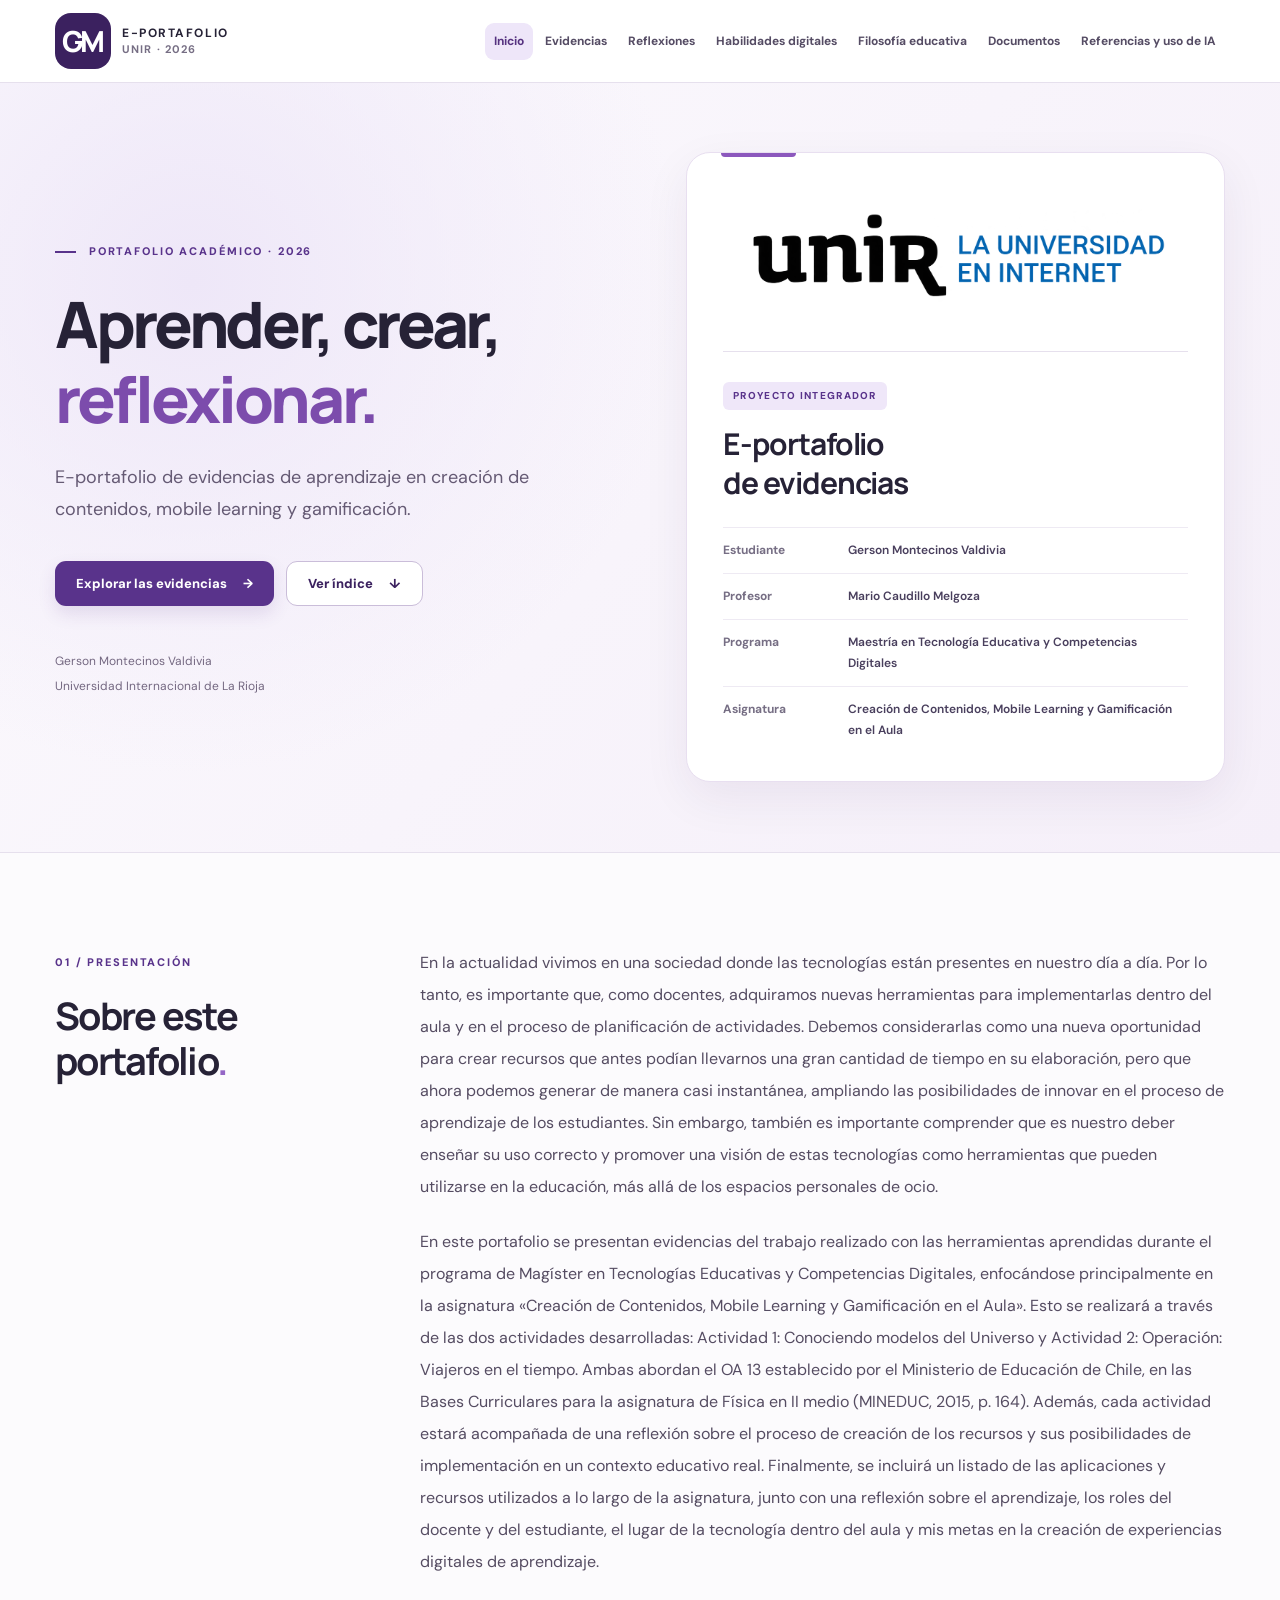
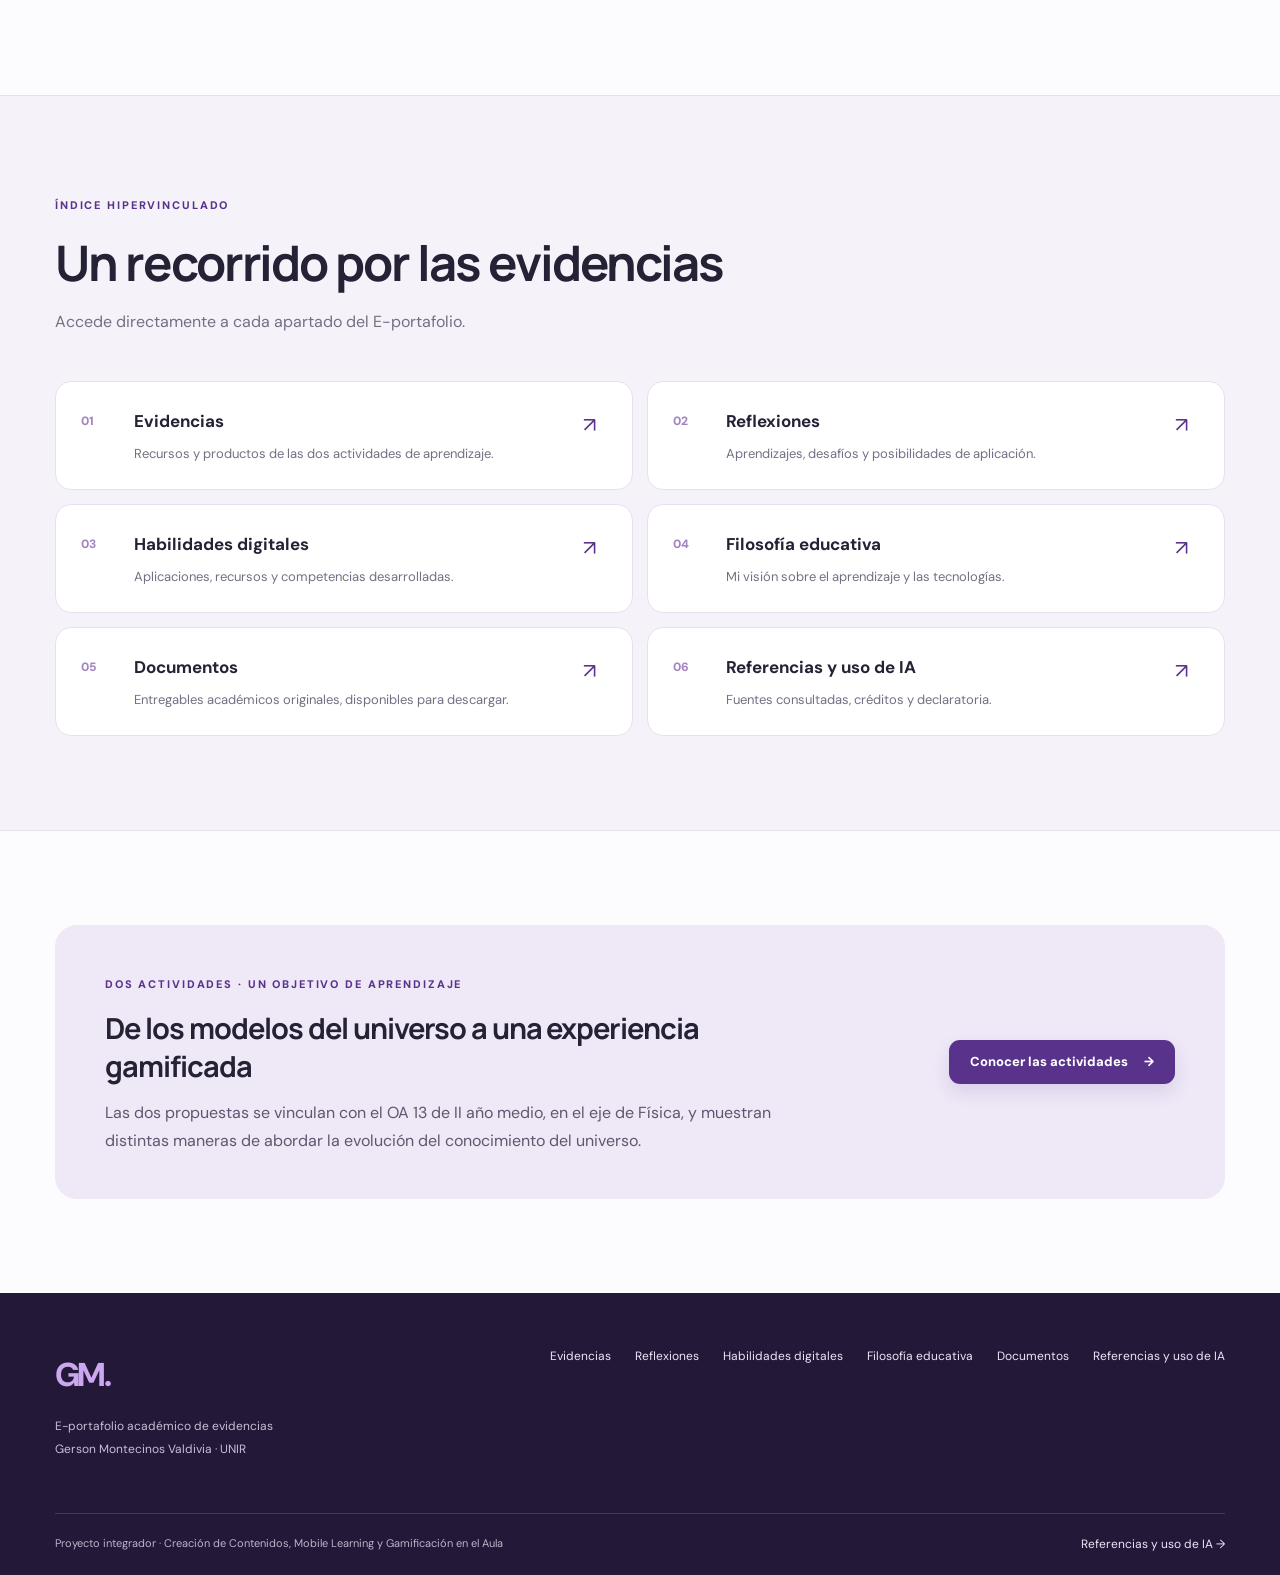
==== index.html @ cb745843 "Add files via upload" ====
<!doctype html>
<html lang="es">
<head>
  <meta charset="utf-8"><meta name="viewport" content="width=device-width, initial-scale=1">
  <meta name="color-scheme" content="light">
  <meta name="theme-color" content="#f7f5fb">
  <meta name="description" content="E-portafolio de evidencias de Gerson Montecinos Valdivia, Maestría en Tecnología Educativa y Competencias Digitales, UNIR.">
  <title>Inicio | E-portafolio · Gerson Montecinos Valdivia</title>
  <link rel="stylesheet" href="assets/estilos.css">
  <link rel="icon" href="assets/img/favicon.svg" type="image/svg+xml">
  <script defer src="assets/sitio.js"></script>
</head>
<body>
 <a class="skip-link" href="#contenido">Saltar al contenido</a>
 <header class="site-header">
  <div class="container header-inner">
   <a class="brand" href="index.html" aria-label="E-portafolio, ir a inicio"><span class="brand-mark">GM<span class="brand-dot">.</span></span><span class="brand-label"><strong>E-PORTAFOLIO</strong><small>UNIR · 2026</small></span></a>
   <button type="button" class="nav-toggle" aria-controls="principal" aria-expanded="false" aria-label="Abrir menú de navegación"><span></span><span></span><span></span></button>
   <nav id="principal" class="site-nav" aria-label="Navegación principal"><a class="nav-link is-active" href="index.html" aria-current="page">Inicio</a><a class="nav-link " href="evidencias.html" >Evidencias</a><a class="nav-link " href="reflexiones.html" >Reflexiones</a><a class="nav-link " href="habilidades.html" >Habilidades digitales</a><a class="nav-link " href="filosofia.html" >Filosofía educativa</a><a class="nav-link " href="documentos.html" >Documentos</a><a class="nav-link " href="referencias.html" >Referencias y uso de IA</a></nav>
  </div>
 </header>
 <main id="contenido">
<section class="hero"><div class="container hero-grid"><div class="hero-copy"><span class="eyebrow"><span class="eyebrow-dash"></span> PORTAFOLIO ACADÉMICO · 2026</span><h1>Aprender, crear,<br><em>reflexionar.</em></h1><p class="hero-lead">E-portafolio de evidencias de aprendizaje en creación de contenidos, mobile learning y gamificación.</p><div class="hero-actions"><a class="button button-primary" href="evidencias.html"  >Explorar las evidencias <span aria-hidden="true">→</span></a><a class="button button-outline" href="#indice"  >Ver índice <span aria-hidden="true">↓</span></a></div><div class="hero-micro"><span>Gerson Montecinos Valdivia</span><span>Universidad Internacional de La Rioja</span></div></div><aside class="hero-aside"><div class="hero-logo-wrap"><img src="assets/img/logo-unir.png" alt="Logotipo de la Universidad Internacional de La Rioja (UNIR)" width="830" height="265"></div><span class="pill-label">PROYECTO INTEGRADOR</span><h2>E-portafolio<br>de evidencias</h2><dl><div><dt>Estudiante</dt><dd>Gerson Montecinos Valdivia</dd></div><div><dt>Profesor</dt><dd>Mario Caudillo Melgoza</dd></div><div><dt>Programa</dt><dd>Maestría en Tecnología Educativa y Competencias Digitales</dd></div><div><dt>Asignatura</dt><dd>Creación de Contenidos, Mobile Learning y Gamificación en el Aula</dd></div></dl></aside></div></section>
<section class="section-pad container"><div class="split-section"><div class="side-kicker"><span class="eyebrow">01 / PRESENTACIÓN</span><h2>Sobre este<br>portafolio<span class="period">.</span></h2></div><div class="richtext"><p class="body-copy">En la actualidad vivimos en una sociedad donde las tecnologías están presentes en nuestro día a día. Por lo tanto, es importante que, como docentes, adquiramos nuevas herramientas para implementarlas dentro del aula y en el proceso de planificación de actividades. Debemos considerarlas como una nueva oportunidad para crear recursos que antes podían llevarnos una gran cantidad de tiempo en su elaboración, pero que ahora podemos generar de manera casi instantánea, ampliando las posibilidades de innovar en el proceso de aprendizaje de los estudiantes. Sin embargo, también es importante comprender que es nuestro deber enseñar su uso correcto y promover una visión de estas tecnologías como herramientas que pueden utilizarse en la educación, más allá de los espacios personales de ocio.</p><p class="body-copy">En este portafolio se presentan evidencias del trabajo realizado con las herramientas aprendidas durante el programa de Magíster en Tecnologías Educativas y Competencias Digitales, enfocándose principalmente en la asignatura «Creación de Contenidos, Mobile Learning y Gamificación en el Aula». Esto se realizará a través de las dos actividades desarrolladas: Actividad 1: Conociendo modelos del Universo y Actividad 2: Operación: Viajeros en el tiempo. Ambas abordan el OA 13 establecido por el Ministerio de Educación de Chile, en las Bases Curriculares para la asignatura de Física en II medio (MINEDUC, 2015, p. 164). Además, cada actividad estará acompañada de una reflexión sobre el proceso de creación de los recursos y sus posibilidades de implementación en un contexto educativo real. Finalmente, se incluirá un listado de las aplicaciones y recursos utilizados a lo largo de la asignatura, junto con una reflexión sobre el aprendizaje, los roles del docente y del estudiante, el lugar de la tecnología dentro del aula y mis metas en la creación de experiencias digitales de aprendizaje.</p></div></div></section>
<section id="indice" class="section-pad index-section"><div class="container"><div class="section-heading"><span class="eyebrow">ÍNDICE HIPERVINCULADO</span><h2>Un recorrido por las evidencias</h2><p>Accede directamente a cada apartado del E-portafolio.</p></div><div class="index-grid"><a class="index-tile" href="evidencias.html"><span class="index-number">01</span><div><h3>Evidencias</h3><p>Recursos y productos de las dos actividades de aprendizaje.</p></div><span class="tile-arrow" aria-hidden="true">↗</span></a><a class="index-tile" href="reflexiones.html"><span class="index-number">02</span><div><h3>Reflexiones</h3><p>Aprendizajes, desafíos y posibilidades de aplicación.</p></div><span class="tile-arrow" aria-hidden="true">↗</span></a><a class="index-tile" href="habilidades.html"><span class="index-number">03</span><div><h3>Habilidades digitales</h3><p>Aplicaciones, recursos y competencias desarrolladas.</p></div><span class="tile-arrow" aria-hidden="true">↗</span></a><a class="index-tile" href="filosofia.html"><span class="index-number">04</span><div><h3>Filosofía educativa</h3><p>Mi visión sobre el aprendizaje y las tecnologías.</p></div><span class="tile-arrow" aria-hidden="true">↗</span></a><a class="index-tile" href="documentos.html"><span class="index-number">05</span><div><h3>Documentos</h3><p>Entregables académicos originales, disponibles para descargar.</p></div><span class="tile-arrow" aria-hidden="true">↗</span></a><a class="index-tile" href="referencias.html"><span class="index-number">06</span><div><h3>Referencias y uso de IA</h3><p>Fuentes consultadas, créditos y declaratoria.</p></div><span class="tile-arrow" aria-hidden="true">↗</span></a></div></div></section>
<section class="section-pad container"><div class="story-band"><div><span class="eyebrow">DOS ACTIVIDADES · UN OBJETIVO DE APRENDIZAJE</span><h2>De los modelos del universo a una experiencia gamificada</h2><p>Las dos propuestas se vinculan con el OA 13 de II año medio, en el eje de Física, y muestran distintas maneras de abordar la evolución del conocimiento del universo.</p></div><div class="story-band-action"><a class="button button-primary" href="evidencias.html"  >Conocer las actividades <span aria-hidden="true">→</span></a></div></div></section>
</main>
 <footer class="site-footer">
  <div class="container footer-inner"><div><span class="footer-monogram">GM.</span><p>E-portafolio académico de evidencias<br>Gerson Montecinos Valdivia · UNIR</p></div><div class="footer-nav"><a href="evidencias.html">Evidencias</a><a href="reflexiones.html">Reflexiones</a><a href="habilidades.html">Habilidades digitales</a><a href="filosofia.html">Filosofía educativa</a><a href="documentos.html">Documentos</a><a href="referencias.html">Referencias y uso de IA</a></div></div>
  <div class="container footer-bottom"><span>Proyecto integrador · Creación de Contenidos, Mobile Learning y Gamificación en el Aula</span><a href="referencias.html">Referencias y uso de IA <span aria-hidden="true">→</span></a></div>
 </footer>
</body>
</html>
---- assets/estilos.css ----
@import url('https://fonts.googleapis.com/css2?family=DM+Sans:wght@400;500;600;700;800&family=Manrope:wght@400;500;600;700;800&display=swap');
:root{--ink:#262236;--ink2:#493f5d;--muted:#766e84;--purple:#59338b;--purple-dark:#3b215f;--purple-soft:#f0e9f9;--lav:#f9f7fc;--border:#e6e0ed;--white:#fff;--bg:#fcfbfd;--radius:20px;--shadow:0 16px 48px rgba(41,21,77,.065)}*{box-sizing:border-box}html{scroll-behavior:smooth}body{margin:0;background:var(--bg);font-family:'DM Sans',Arial,sans-serif;color:var(--ink);font-size:16px;line-height:1.75}body,button,a{ -webkit-tap-highlight-color:transparent}a{color:var(--purple);text-underline-offset:3px}a:focus-visible,button:focus-visible,video:focus-visible,iframe:focus-visible{outline:3px solid #9c6bde;outline-offset:4px}.container{width:min(1170px,calc(100% - 64px));margin:auto}.skip-link{position:absolute;top:-100px;left:15px;padding:10px 20px;background:#fff;color:#35165b;z-index:20}.skip-link:focus{top:10px}.site-header{position:sticky;top:0;z-index:10;background:rgba(255,255,255,.96);box-shadow:0 1px 0 var(--border);backdrop-filter:blur(14px)}.header-inner{display:flex;align-items:center;justify-content:space-between;gap:24px;min-height:82px}.brand{display:flex;align-items:center;gap:11px;text-decoration:none;color:var(--ink);flex-shrink:0}.brand-mark{font-family:Manrope,Arial,sans-serif;background:var(--purple-dark);width:56px;height:56px;display:grid;place-items:center;color:white;letter-spacing:-.11em;font-weight:900;font-size:29px;line-height:1;border-radius:16px;padding-right:2px;overflow:hidden}.brand-dot{display:none}.brand-label{display:flex;flex-direction:column;gap:0;line-height:1.35}.brand-label strong{font-size:12px;letter-spacing:.13em}.brand-label small{font-size:11px;font-weight:700;color:var(--muted);letter-spacing:.10em}.site-nav{display:flex;align-items:center;gap:3px;flex-wrap:wrap;justify-content:flex-end}.nav-link{display:inline-block;border-radius:9px;padding:8px 9px;font-size:12px;font-weight:700;color:#554c64;text-decoration:none;white-space:nowrap;transition:background .2s,color .2s}.nav-link:hover,.nav-link.is-active{background:#eee6f9;color:#563280}.nav-toggle{display:none}.eyebrow{font-size:11px;line-height:1.5;font-weight:800;color:var(--purple);letter-spacing:.17em;text-transform:uppercase}.eyebrow-dash{display:inline-block;vertical-align:middle;width:21px;height:2px;background:var(--purple);margin-right:8px}.hero{background:radial-gradient(circle at 15% 26%,#eee7f8 0,transparent 40%),linear-gradient(130deg,#fbf9fd 5%,#f5eff9 100%);border-bottom:1px solid var(--border)}.hero-grid{min-height:628px;display:grid;grid-template-columns:1.02fr .98fr;gap:70px;align-items:center;padding-block:70px}.hero-copy h1{font-family:Manrope,Arial,sans-serif;font-size:clamp(40px,5vw,71px);line-height:1.16;font-weight:800;letter-spacing:-.052em;margin:23px 0 25px}.hero-copy h1 em{font-style:normal;color:#7c4cac}.hero-lead{max-width:520px;color:#655a74;line-height:1.8;font-size:18px}.hero-actions{display:flex;gap:12px;flex-wrap:wrap;margin-top:35px}.button{display:inline-flex;gap:16px;align-items:center;justify-content:center;text-decoration:none;font-size:13px;font-weight:800;border-radius:11px;padding:14px 21px;line-height:1.2;transition:transform .2s,box-shadow .2s}.button:hover{transform:translateY(-2px)}.button-primary{background:var(--purple);color:#fff;box-shadow:0 8px 17px #59338b20}.button-primary:hover{box-shadow:0 10px 24px #59338b35}.button-outline{background:var(--white);border:1px solid #cabdd9;color:var(--purple-dark)}.hero-micro{margin-top:45px;display:flex;flex-direction:column;gap:4px;color:#746881;font-size:12px}.hero-aside{background:#fff;border:1px solid #e8dff0;border-radius:24px;padding:35px 36px 28px;box-shadow:var(--shadow);position:relative}.hero-aside:before{content:"";position:absolute;top:0;left:34px;width:75px;height:4px;background:#8c58bd;border-radius:0 0 4px 4px}.hero-logo-wrap{padding:2px 4px 23px;border-bottom:1px solid var(--border);margin-bottom:28px}.hero-logo-wrap img{display:block;width:100%;height:auto;max-height:138px;object-fit:contain}.pill-label{display:inline-block;padding:5px 10px;border-radius:6px;background:#efe7f9;color:var(--purple);font-size:10px;font-weight:800;letter-spacing:.13em}.hero-aside h2{font-family:Manrope,Arial,sans-serif;font-size:30px;line-height:1.3;letter-spacing:-.035em;margin:14px 0 25px}.hero-aside dl{margin:0}.hero-aside dl>div{display:grid;grid-template-columns:110px 1fr;gap:15px;padding:12px 0;border-top:1px solid #eeeaf3;font-size:12px}.hero-aside dt{color:var(--muted);font-weight:700}.hero-aside dd{margin:0;color:var(--ink2);font-weight:600}.section-pad{padding-block:94px}.split-section{display:grid;grid-template-columns:290px 1fr;gap:75px}.side-kicker h2{font-family:Manrope,Arial,sans-serif;font-size:38px;line-height:1.2;letter-spacing:-.045em;margin-top:18px}.period{color:#9466c6}.richtext p{font-size:16px;color:#554c62;line-height:2;margin:0 0 23px}.index-section,.muted-section{background:#f6f2fa;border-block:1px solid var(--border)}.section-heading{width:min(1170px,calc(100% - 64px));margin:0 auto;padding:68px 0 45px}.section-heading h1,.section-heading h2,.chapter-intro h2{font-family:Manrope,Arial,sans-serif;font-size:clamp(32px,4vw,49px);line-height:1.23;letter-spacing:-.042em;margin:15px 0}.section-heading p,.chapter-intro p{font-size:16px;color:var(--muted);max-width:710px;margin:0}.index-section .section-heading{width:100%;padding-top:0}.index-grid{display:grid;grid-template-columns:repeat(2,minmax(0,1fr));gap:14px}.index-tile{display:grid;grid-template-columns:39px 1fr 24px;gap:14px;align-items:start;text-decoration:none;background:#fff;border:1px solid var(--border);border-radius:16px;padding:25px;transition:border .2s,transform .2s}.index-tile:hover{border-color:#9e83bd;transform:translateY(-2px)}.index-number{color:#a282bf;font-size:12px;font-weight:800;margin-top:4px}.index-tile h3{margin:0;font-size:17px;color:var(--ink)}.index-tile p{margin:6px 0 0;color:var(--muted);font-size:13px;line-height:1.65}.tile-arrow{color:var(--purple);font-size:21px}.story-band{padding:44px 50px;background:#eee8f7;border-radius:22px;display:flex;gap:40px;justify-content:space-between;align-items:center}.story-band h2,.next-section h2{font-family:Manrope,Arial,sans-serif;letter-spacing:-.035em;font-size:29px;line-height:1.3;max-width:650px;margin:13px 0}.story-band p{max-width:730px;margin:0;color:#635570}.story-band-action{flex-shrink:0}.site-footer{background:#231837;color:#ddd0ed;padding-top:53px}.footer-inner{display:flex;justify-content:space-between;gap:45px;padding-bottom:40px}.footer-monogram{font-size:33px;color:#caa7ef;font-weight:800;letter-spacing:-.08em}.footer-inner p{font-size:12px;color:#c9bdd7;line-height:1.9}.footer-nav{display:flex;justify-content:flex-end;align-content:start;gap:12px 24px;flex-wrap:wrap;max-width:750px}.footer-nav a,.footer-bottom a{color:#eee5f9;text-decoration:none;font-size:12px}.footer-nav a:hover,.footer-bottom a:hover{text-decoration:underline}.footer-bottom{display:flex;justify-content:space-between;gap:25px;padding:20px 0;border-top:1px solid #49365c;color:#beb2c9;font-size:11px}.intro-oa{padding-top:5px}.oa-frame{display:grid;grid-template-columns:108px 1fr;gap:24px;background:#f2edf8;border:1px solid #e3d8ee;padding:27px;border-radius:15px}.oa-key{display:grid;place-items:center;align-self:start;border-radius:10px;background:#ded0f0;color:#59338b;letter-spacing:.11em;font-size:18px;font-weight:800;height:72px}.oa-frame p{font-size:16px;font-weight:700;margin:0 0 8px;line-height:1.75}.oa-frame small{color:var(--muted)}.mini-index{display:flex;align-items:center;flex-wrap:wrap;gap:15px 25px;padding:25px 0;color:#6b6178;font-size:12px}.mini-index span{font-weight:800}.mini-index a{text-decoration:none;font-weight:700}.mini-index a:hover{text-decoration:underline}.evidence-block{scroll-margin-top:105px}.evidence-alt{background:#f8f5fb;border-block:1px solid var(--border);scroll-margin-top:105px}.section-label{display:flex;align-items:center;gap:18px}.num-outline{display:inline-flex;align-items:center;justify-content:center;flex-shrink:0;width:58px;height:58px;border:1px solid #c5a8df;color:var(--purple);border-radius:15px;font-family:Manrope,Arial,sans-serif;font-size:24px;font-weight:800}.evidence-title-row{display:flex;align-items:end;justify-content:space-between;gap:25px;margin-top:25px}.evidence-title-row h2{font-family:Manrope,Arial,sans-serif;letter-spacing:-.045em;font-size:clamp(34px,4vw,49px);line-height:1.22;margin:0}.section-subtitle{margin:14px 0 0;color:var(--muted);font-size:16px}.tags{display:flex;gap:7px;flex-wrap:wrap;max-width:340px;justify-content:flex-end}.tag{border-radius:20px;border:1px solid #ddcfeb;color:#684a82;padding:5px 11px;background:#fff;font-size:11px;font-weight:700;white-space:nowrap}.evidence-desc{margin:45px 0 35px;display:grid;grid-template-columns:minmax(0,1.4fr) minmax(260px,.9fr);gap:50px}.evidence-main h3{font-family:Manrope,Arial,sans-serif;font-size:18px;margin:0 0 8px}.evidence-main p{margin:0 0 25px;color:#61576d}.fact-box{border-left:3px solid #a77dc6;padding:10px 0 10px 24px}.fact-title{font-size:11px;font-weight:800;letter-spacing:.15em;color:#885ab2}.fact-box>div{padding:12px 0;border-bottom:1px solid var(--border);display:flex;flex-direction:column;gap:2px;font-size:13px}.fact-box strong{font-size:11px;color:var(--ink)}.fact-box span:not(.fact-title){color:var(--muted)}.media-module{background:#fff;border:1px solid var(--border);padding:34px;border-radius:20px;box-shadow:0 7px 21px #30114c07;margin-top:22px}.media-module-heading{display:flex;justify-content:space-between;align-items:center;gap:18px;margin-bottom:22px}.media-module-heading h3,.educator-module h3{font-family:Manrope,Arial,sans-serif;font-size:24px;margin:8px 0 5px;letter-spacing:-.025em}.media-module-heading p,.educator-module>p{color:var(--muted);font-size:14px;margin:0;max-width:650px}.pdf-frame{height:600px;background:#e8e3ed;border:1px solid var(--border);border-radius:11px;overflow:hidden}.pdf-frame iframe{height:100%;width:100%;border:0;background:#fff}.media-caption{color:#777083;font-size:12px;line-height:1.6;margin:12px 0 0}.video-frame{width:100%;background:#211e2a;aspect-ratio:16/9;overflow:hidden;border-radius:12px}.video-frame video,.video-frame iframe{width:100%;height:100%;display:block;border:0;object-fit:contain}.educator-module{border-left:4px solid #a77bc7}.educator-top{display:flex;justify-content:space-between;gap:20px;align-items:center}.audience-pill{border-radius:16px;background:#eee6f5;color:#69458a;font-size:11px;font-weight:800;padding:5px 11px}.educator-module>.video-frame{margin-top:20px}.media-footer{display:flex;gap:22px;align-items:center;flex-wrap:wrap;margin-top:20px}.media-footer small{color:var(--muted);max-width:510px}.screenshot-link{display:block;position:relative;overflow:hidden;border-radius:12px;border:1px solid #e7dfea;background:#14142a}.screenshot-link img{display:block;width:100%;height:auto;transition:transform .25s}.screenshot-link:hover img{transform:scale(1.012)}.screenshot-link>span{position:absolute;bottom:16px;right:16px;background:rgba(255,255,255,.97);color:#45275f;border-radius:10px;padding:9px 14px;font-weight:800;font-size:12px}.note-inline{margin-top:22px;border-radius:14px;padding:22px 27px;background:#ede5f5;border-left:3px solid #8054ad}.note-inline p{margin:4px 0 0;color:#6f6079;font-size:13px}.next-section{display:flex;justify-content:space-between;align-items:center;gap:30px}.reflections-list{padding-top:0}.reflection-panel{border:1px solid var(--border);background:#fff;border-radius:22px;box-shadow:var(--shadow);padding:43px;margin-bottom:22px}.reflection-heading{display:flex;gap:22px;align-items:start;padding-bottom:24px;border-bottom:1px solid var(--border)}.reflection-heading h2{font-family:Manrope,Arial,sans-serif;font-size:28px;line-height:1.35;letter-spacing:-.035em;margin:5px 0}.reflection-heading p{color:var(--muted);margin:0;font-size:13px}.reflection-copy{padding-top:25px;max-width:940px}.reflection-text{color:#4e4559;line-height:2;margin:0 0 18px}.reflection-bottom{display:flex;gap:10px;flex-wrap:wrap;border-top:1px solid var(--border);padding-top:20px;margin-top:15px}.reflection-bottom span{font-size:11px;color:#6d4e86;background:#f2edf8;border-radius:15px;padding:5px 10px;font-weight:700}.small-note{padding:20px 24px;background:#f5eff9;border-radius:12px;border-left:3px solid #a787c8;font-size:13px}.small-note p{margin:4px 0 0;color:var(--muted)}.chapter-intro{margin-bottom:29px}.chapter-intro h2{font-size:35px}.skill-grid{display:grid;grid-template-columns:repeat(2,minmax(0,1fr));gap:18px}.skill-card{display:flex;flex-direction:column;border:1px solid var(--border);border-radius:18px;padding:30px;background:#fff;box-shadow:0 8px 22px rgba(60,30,90,.025)}.skill-card-top{display:flex;align-items:center;justify-content:space-between;gap:12px}.skill-index{color:#9d77be;font-weight:800;font-size:12px}.skill-category{font-size:11px;color:#765e8a;background:#f5f0fa;border-radius:15px;padding:5px 9px;text-align:right}.skill-card h3{font-size:21px;font-family:Manrope,Arial,sans-serif;margin:15px 0 8px;letter-spacing:-.025em}.skill-card>p{color:#685f73;font-size:14px;line-height:1.9;margin:0 0 20px}.skill-footer{display:flex;flex-direction:column;gap:3px;border-top:1px solid var(--border);padding-top:17px;margin-top:auto}.skill-footer span{font-size:11px;color:#8c7b9b}.skill-footer strong{font-size:12px;color:var(--purple-dark)}.footnote{color:var(--muted);font-size:13px;margin:22px 0 0}.philosophy-layout{display:grid;grid-template-columns:350px 1fr;gap:80px}.philosophy-side{align-self:start;position:sticky;top:120px}.side-line{width:62px;height:4px;background:#9e70c5;margin-bottom:24px}.philosophy-side h2{font-family:Manrope,Arial,sans-serif;font-size:34px;letter-spacing:-.045em;line-height:1.4}.philosophy-side p{color:var(--muted);font-size:14px}.signature{display:block;border-top:1px solid var(--border);padding-top:18px;margin-top:35px;color:var(--purple);font-size:12px;font-weight:800}.philosophy-paragraph{color:#4f485a;font-size:16px;line-height:2.12;margin:0 0 27px}.source-mini{color:var(--muted);border-top:1px solid var(--border);margin-top:35px;padding-top:15px;font-size:12px}.documents-lead{border-left:3px solid #a884c4;padding:2px 0 2px 20px;color:#675c71;max-width:920px}.documents-grid{display:grid;grid-template-columns:repeat(2,minmax(0,1fr));gap:18px;margin:30px 0 30px}.document-card{background:white;border:1px solid var(--border);border-radius:20px;padding:35px;display:flex;flex-direction:column;box-shadow:var(--shadow)}.document-top{display:flex;align-items:center;gap:13px}.document-icon{background:#eee5f8;color:var(--purple);padding:11px;border-radius:12px;font-size:12px;font-weight:900;letter-spacing:.09em}.document-top span{font-size:10px;letter-spacing:.12em;font-weight:800;color:#785993}.document-card h2{font-family:Manrope,Arial,sans-serif;font-size:31px;letter-spacing:-.04em;margin:24px 0 0}.document-card h3{font-size:17px;margin:0 0 10px;color:#483959}.document-card p{color:var(--muted);font-size:14px;line-height:1.85}.document-meta{display:flex;gap:11px;margin:auto 0 23px;padding-top:25px}.document-meta span{font-size:11px;font-weight:700;color:#6b5380;border:1px solid #e2d4ef;border-radius:15px;padding:4px 10px}.document-card>.button{align-self:start}.references-columns{display:grid;grid-template-columns:275px 1fr;gap:64px}.references-intro h2{font-family:Manrope,Arial,sans-serif;font-size:33px;line-height:1.3;letter-spacing:-.035em}.references-intro p{color:var(--muted);font-size:13px}.references-list{list-style:none;padding:0;margin:0}.reference-item{padding:17px 0;border-bottom:1px solid var(--border);color:#50475b;line-height:1.9;overflow-wrap:anywhere;font-size:14px;padding-left:2em;text-indent:-2em}.reference-item:first-child{padding-top:0}.reference-item a{display:inline;color:var(--purple)}.ia-layout{display:grid;grid-template-columns:1fr 360px;gap:75px}.ia-layout h2{font-family:Manrope,Arial,sans-serif;font-size:33px;letter-spacing:-.04em;margin:15px 0}.ia-layout p{color:#62596c;font-size:15px;line-height:1.9}.sources-box{background:white;border:1px solid var(--border);border-radius:18px;padding:28px;align-self:start}.sources-box h3{margin:0 0 18px;font-size:18px}.sources-box a{display:flex;justify-content:space-between;gap:15px;color:var(--purple);font-size:13px;font-weight:700;text-decoration:none;border-bottom:1px solid var(--border);padding-bottom:15px}.sources-box a:hover{text-decoration:underline}.pending-link{display:flex;flex-direction:column;gap:4px;padding:15px 0;border-bottom:1px solid var(--border)}.pending-link strong{font-size:13px}.pending-link span{font-size:12px;color:#925a68}.sources-box .sources-note{font-size:12px;line-height:1.65;color:var(--muted);margin-bottom:0}.last-note{display:flex;justify-content:space-between;gap:20px;align-items:center;padding-block:28px 60px;color:var(--muted);font-size:12px}.last-note a{text-decoration:none;font-weight:800;white-space:nowrap}
@media(max-width:1110px){.header-inner{flex-wrap:wrap;padding-block:10px}.site-nav{width:100%;justify-content:center;order:3}.hero-grid{gap:35px}.evidence-title-row{align-items:start;flex-direction:column}.tags{justify-content:flex-start;max-width:none}.ia-layout{gap:30px}}
@media(max-width:760px){.container,.section-heading{width:min(100% - 36px,1170px)}.section-pad{padding-block:60px}.header-inner{min-height:68px;flex-wrap:nowrap}.nav-toggle{display:flex;flex-direction:column;justify-content:center;gap:5px;border:1px solid #e0d3ed;border-radius:9px;width:42px;height:42px;background:#fff;padding:10px}.nav-toggle span{height:2px;width:100%;background:var(--purple);border-radius:2px}.site-nav{display:none;position:absolute;top:100%;left:0;right:0;background:white;flex-direction:column;align-items:stretch;padding:15px 20px 22px;border-bottom:1px solid var(--border);box-shadow:0 15px 20px #1c143314}.site-nav.is-open{display:flex}.nav-link{padding:12px;font-size:14px}.hero-grid{grid-template-columns:1fr;gap:22px;min-height:0;padding-block:54px}.hero-copy h1{font-size:49px}.hero-lead{font-size:16px}.hero-micro{margin-top:25px}.hero-aside{padding:25px}.hero-aside h2{font-size:24px}.split-section,.evidence-desc,.philosophy-layout,.references-columns,.ia-layout{grid-template-columns:1fr;gap:25px}.side-kicker h2{font-size:31px}.index-grid,.skill-grid,.documents-grid{grid-template-columns:1fr}.story-band,.next-section,.footer-inner{flex-direction:column;align-items:flex-start}.story-band{padding:28px}.footer-nav{justify-content:flex-start}.footer-bottom{flex-direction:column;gap:8px}.section-heading{padding:45px 0 25px}.section-heading h1{font-size:38px}.oa-frame{grid-template-columns:1fr;gap:15px}.oa-key{width:100px;height:55px}.media-module{padding:20px}.media-module-heading{flex-direction:column;align-items:flex-start}.pdf-frame{height:520px}.evidence-title-row h2{font-size:36px}.fact-box{margin-top:0}.screenshot-link>span{font-size:10px;padding:6px 9px;bottom:8px;right:8px}.reflection-panel{padding:22px}.reflection-heading{gap:13px}.reflection-heading h2{font-size:23px}.reflection-text,.philosophy-paragraph{font-size:15px;line-height:2}.philosophy-side{position:static}.document-card{padding:25px}.last-note{flex-direction:column;align-items:flex-start}.skill-card{padding:25px}}
@media(max-width:440px){.hero-copy h1{font-size:41px}.button{padding:13px 15px;font-size:12px}.hero-aside dl>div{grid-template-columns:83px 1fr;gap:8px}.pdf-frame{height:430px}.index-tile{grid-template-columns:27px 1fr 17px;padding:17px;gap:9px}.media-module-heading h3{font-size:20px}.educator-module h3{font-size:20px}.section-label .num-outline{width:50px;height:50px}}
@media(prefers-reduced-motion:reduce){html{scroll-behavior:auto}*,*:before,*:after{transition:none!important;animation:none!important}}
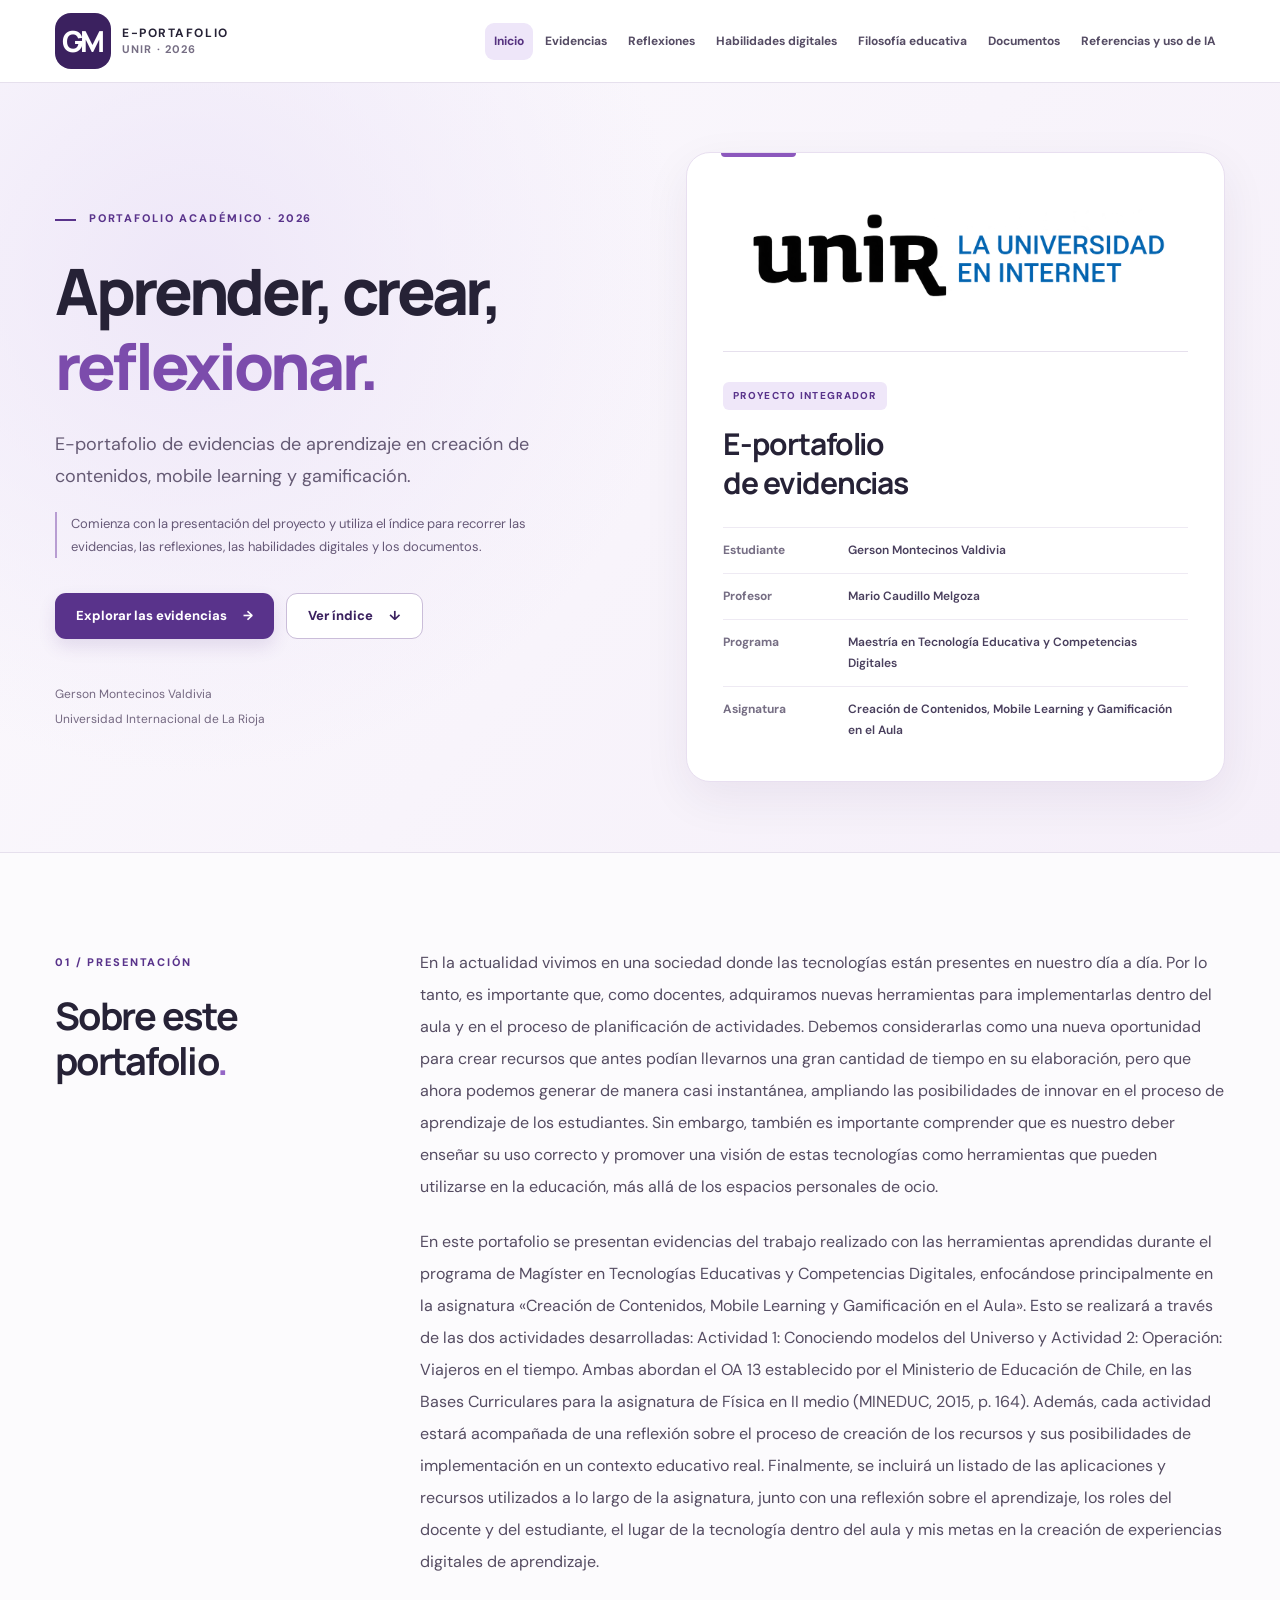
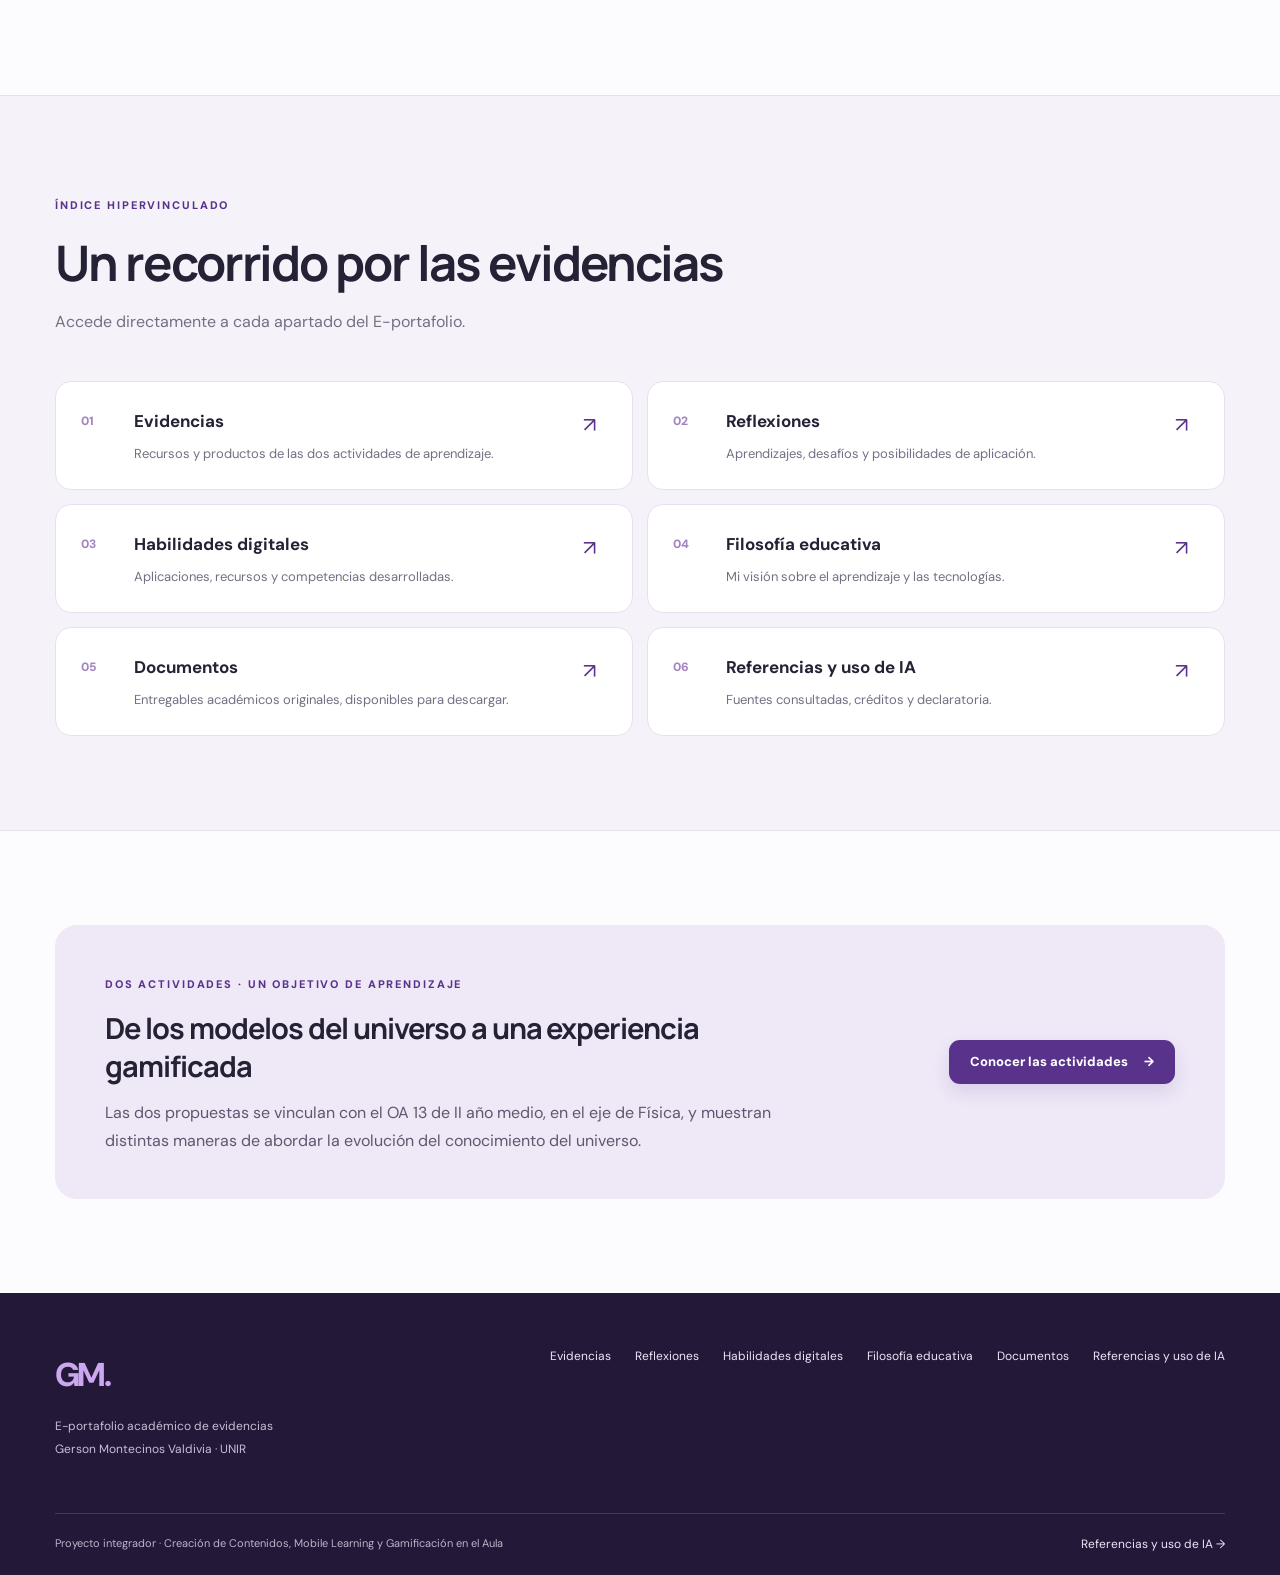
==== commit e5378513: "Add files via upload" ====
--- a/index.html
+++ b/index.html
@@ -20,7 +20,7 @@
   </div>
  </header>
  <main id="contenido">
-<section class="hero"><div class="container hero-grid"><div class="hero-copy"><span class="eyebrow"><span class="eyebrow-dash"></span> PORTAFOLIO ACADÉMICO · 2026</span><h1>Aprender, crear,<br><em>reflexionar.</em></h1><p class="hero-lead">E-portafolio de evidencias de aprendizaje en creación de contenidos, mobile learning y gamificación.</p><div class="hero-actions"><a class="button button-primary" href="evidencias.html"  >Explorar las evidencias <span aria-hidden="true">→</span></a><a class="button button-outline" href="#indice"  >Ver índice <span aria-hidden="true">↓</span></a></div><div class="hero-micro"><span>Gerson Montecinos Valdivia</span><span>Universidad Internacional de La Rioja</span></div></div><aside class="hero-aside"><div class="hero-logo-wrap"><img src="assets/img/logo-unir.png" alt="Logotipo de la Universidad Internacional de La Rioja (UNIR)" width="830" height="265"></div><span class="pill-label">PROYECTO INTEGRADOR</span><h2>E-portafolio<br>de evidencias</h2><dl><div><dt>Estudiante</dt><dd>Gerson Montecinos Valdivia</dd></div><div><dt>Profesor</dt><dd>Mario Caudillo Melgoza</dd></div><div><dt>Programa</dt><dd>Maestría en Tecnología Educativa y Competencias Digitales</dd></div><div><dt>Asignatura</dt><dd>Creación de Contenidos, Mobile Learning y Gamificación en el Aula</dd></div></dl></aside></div></section>
+<section class="hero"><div class="container hero-grid"><div class="hero-copy"><span class="eyebrow"><span class="eyebrow-dash"></span> PORTAFOLIO ACADÉMICO · 2026</span><h1>Aprender, crear,<br><em>reflexionar.</em></h1><p class="hero-lead">E-portafolio de evidencias de aprendizaje en creación de contenidos, mobile learning y gamificación.</p><p class="page-intro-guide hero-intro-guide">Comienza con la presentación del proyecto y utiliza el índice para recorrer las evidencias, las reflexiones, las habilidades digitales y los documentos.</p><div class="hero-actions"><a class="button button-primary" href="evidencias.html"  >Explorar las evidencias <span aria-hidden="true">→</span></a><a class="button button-outline" href="#indice"  >Ver índice <span aria-hidden="true">↓</span></a></div><div class="hero-micro"><span>Gerson Montecinos Valdivia</span><span>Universidad Internacional de La Rioja</span></div></div><aside class="hero-aside"><div class="hero-logo-wrap"><img src="assets/img/logo-unir.png" alt="Logotipo de la Universidad Internacional de La Rioja (UNIR)" width="830" height="265"></div><span class="pill-label">PROYECTO INTEGRADOR</span><h2>E-portafolio<br>de evidencias</h2><dl><div><dt>Estudiante</dt><dd>Gerson Montecinos Valdivia</dd></div><div><dt>Profesor</dt><dd>Mario Caudillo Melgoza</dd></div><div><dt>Programa</dt><dd>Maestría en Tecnología Educativa y Competencias Digitales</dd></div><div><dt>Asignatura</dt><dd>Creación de Contenidos, Mobile Learning y Gamificación en el Aula</dd></div></dl></aside></div></section>
 <section class="section-pad container"><div class="split-section"><div class="side-kicker"><span class="eyebrow">01 / PRESENTACIÓN</span><h2>Sobre este<br>portafolio<span class="period">.</span></h2></div><div class="richtext"><p class="body-copy">En la actualidad vivimos en una sociedad donde las tecnologías están presentes en nuestro día a día. Por lo tanto, es importante que, como docentes, adquiramos nuevas herramientas para implementarlas dentro del aula y en el proceso de planificación de actividades. Debemos considerarlas como una nueva oportunidad para crear recursos que antes podían llevarnos una gran cantidad de tiempo en su elaboración, pero que ahora podemos generar de manera casi instantánea, ampliando las posibilidades de innovar en el proceso de aprendizaje de los estudiantes. Sin embargo, también es importante comprender que es nuestro deber enseñar su uso correcto y promover una visión de estas tecnologías como herramientas que pueden utilizarse en la educación, más allá de los espacios personales de ocio.</p><p class="body-copy">En este portafolio se presentan evidencias del trabajo realizado con las herramientas aprendidas durante el programa de Magíster en Tecnologías Educativas y Competencias Digitales, enfocándose principalmente en la asignatura «Creación de Contenidos, Mobile Learning y Gamificación en el Aula». Esto se realizará a través de las dos actividades desarrolladas: Actividad 1: Conociendo modelos del Universo y Actividad 2: Operación: Viajeros en el tiempo. Ambas abordan el OA 13 establecido por el Ministerio de Educación de Chile, en las Bases Curriculares para la asignatura de Física en II medio (MINEDUC, 2015, p. 164). Además, cada actividad estará acompañada de una reflexión sobre el proceso de creación de los recursos y sus posibilidades de implementación en un contexto educativo real. Finalmente, se incluirá un listado de las aplicaciones y recursos utilizados a lo largo de la asignatura, junto con una reflexión sobre el aprendizaje, los roles del docente y del estudiante, el lugar de la tecnología dentro del aula y mis metas en la creación de experiencias digitales de aprendizaje.</p></div></div></section>
 <section id="indice" class="section-pad index-section"><div class="container"><div class="section-heading"><span class="eyebrow">ÍNDICE HIPERVINCULADO</span><h2>Un recorrido por las evidencias</h2><p>Accede directamente a cada apartado del E-portafolio.</p></div><div class="index-grid"><a class="index-tile" href="evidencias.html"><span class="index-number">01</span><div><h3>Evidencias</h3><p>Recursos y productos de las dos actividades de aprendizaje.</p></div><span class="tile-arrow" aria-hidden="true">↗</span></a><a class="index-tile" href="reflexiones.html"><span class="index-number">02</span><div><h3>Reflexiones</h3><p>Aprendizajes, desafíos y posibilidades de aplicación.</p></div><span class="tile-arrow" aria-hidden="true">↗</span></a><a class="index-tile" href="habilidades.html"><span class="index-number">03</span><div><h3>Habilidades digitales</h3><p>Aplicaciones, recursos y competencias desarrolladas.</p></div><span class="tile-arrow" aria-hidden="true">↗</span></a><a class="index-tile" href="filosofia.html"><span class="index-number">04</span><div><h3>Filosofía educativa</h3><p>Mi visión sobre el aprendizaje y las tecnologías.</p></div><span class="tile-arrow" aria-hidden="true">↗</span></a><a class="index-tile" href="documentos.html"><span class="index-number">05</span><div><h3>Documentos</h3><p>Entregables académicos originales, disponibles para descargar.</p></div><span class="tile-arrow" aria-hidden="true">↗</span></a><a class="index-tile" href="referencias.html"><span class="index-number">06</span><div><h3>Referencias y uso de IA</h3><p>Fuentes consultadas, créditos y declaratoria.</p></div><span class="tile-arrow" aria-hidden="true">↗</span></a></div></div></section>
 <section class="section-pad container"><div class="story-band"><div><span class="eyebrow">DOS ACTIVIDADES · UN OBJETIVO DE APRENDIZAJE</span><h2>De los modelos del universo a una experiencia gamificada</h2><p>Las dos propuestas se vinculan con el OA 13 de II año medio, en el eje de Física, y muestran distintas maneras de abordar la evolución del conocimiento del universo.</p></div><div class="story-band-action"><a class="button button-primary" href="evidencias.html"  >Conocer las actividades <span aria-hidden="true">→</span></a></div></div></section>
--- a/assets/estilos.css
+++ b/assets/estilos.css
@@ -4,3 +4,6 @@
 @media(max-width:760px){.container,.section-heading{width:min(100% - 36px,1170px)}.section-pad{padding-block:60px}.header-inner{min-height:68px;flex-wrap:nowrap}.nav-toggle{display:flex;flex-direction:column;justify-content:center;gap:5px;border:1px solid #e0d3ed;border-radius:9px;width:42px;height:42px;background:#fff;padding:10px}.nav-toggle span{height:2px;width:100%;background:var(--purple);border-radius:2px}.site-nav{display:none;position:absolute;top:100%;left:0;right:0;background:white;flex-direction:column;align-items:stretch;padding:15px 20px 22px;border-bottom:1px solid var(--border);box-shadow:0 15px 20px #1c143314}.site-nav.is-open{display:flex}.nav-link{padding:12px;font-size:14px}.hero-grid{grid-template-columns:1fr;gap:22px;min-height:0;padding-block:54px}.hero-copy h1{font-size:49px}.hero-lead{font-size:16px}.hero-micro{margin-top:25px}.hero-aside{padding:25px}.hero-aside h2{font-size:24px}.split-section,.evidence-desc,.philosophy-layout,.references-columns,.ia-layout{grid-template-columns:1fr;gap:25px}.side-kicker h2{font-size:31px}.index-grid,.skill-grid,.documents-grid{grid-template-columns:1fr}.story-band,.next-section,.footer-inner{flex-direction:column;align-items:flex-start}.story-band{padding:28px}.footer-nav{justify-content:flex-start}.footer-bottom{flex-direction:column;gap:8px}.section-heading{padding:45px 0 25px}.section-heading h1{font-size:38px}.oa-frame{grid-template-columns:1fr;gap:15px}.oa-key{width:100px;height:55px}.media-module{padding:20px}.media-module-heading{flex-direction:column;align-items:flex-start}.pdf-frame{height:520px}.evidence-title-row h2{font-size:36px}.fact-box{margin-top:0}.screenshot-link>span{font-size:10px;padding:6px 9px;bottom:8px;right:8px}.reflection-panel{padding:22px}.reflection-heading{gap:13px}.reflection-heading h2{font-size:23px}.reflection-text,.philosophy-paragraph{font-size:15px;line-height:2}.philosophy-side{position:static}.document-card{padding:25px}.last-note{flex-direction:column;align-items:flex-start}.skill-card{padding:25px}}
 @media(max-width:440px){.hero-copy h1{font-size:41px}.button{padding:13px 15px;font-size:12px}.hero-aside dl>div{grid-template-columns:83px 1fr;gap:8px}.pdf-frame{height:430px}.index-tile{grid-template-columns:27px 1fr 17px;padding:17px;gap:9px}.media-module-heading h3{font-size:20px}.educator-module h3{font-size:20px}.section-label .num-outline{width:50px;height:50px}}
 @media(prefers-reduced-motion:reduce){html{scroll-behavior:auto}*,*:before,*:after{transition:none!important;animation:none!important}}
+
+/* Textos breves de orientación incorporados en noviembre de 2026 */
+.page-intro-guide{max-width:815px;margin:15px 0 0!important;padding-left:14px;border-left:2px solid #b89dd2;color:#5f546c!important;font-size:14px!important;line-height:1.8!important}.hero-intro-guide{max-width:495px;margin-top:19px!important;font-size:13px!important;color:#665977!important}.section-heading .page-intro-guide{max-width:815px}
